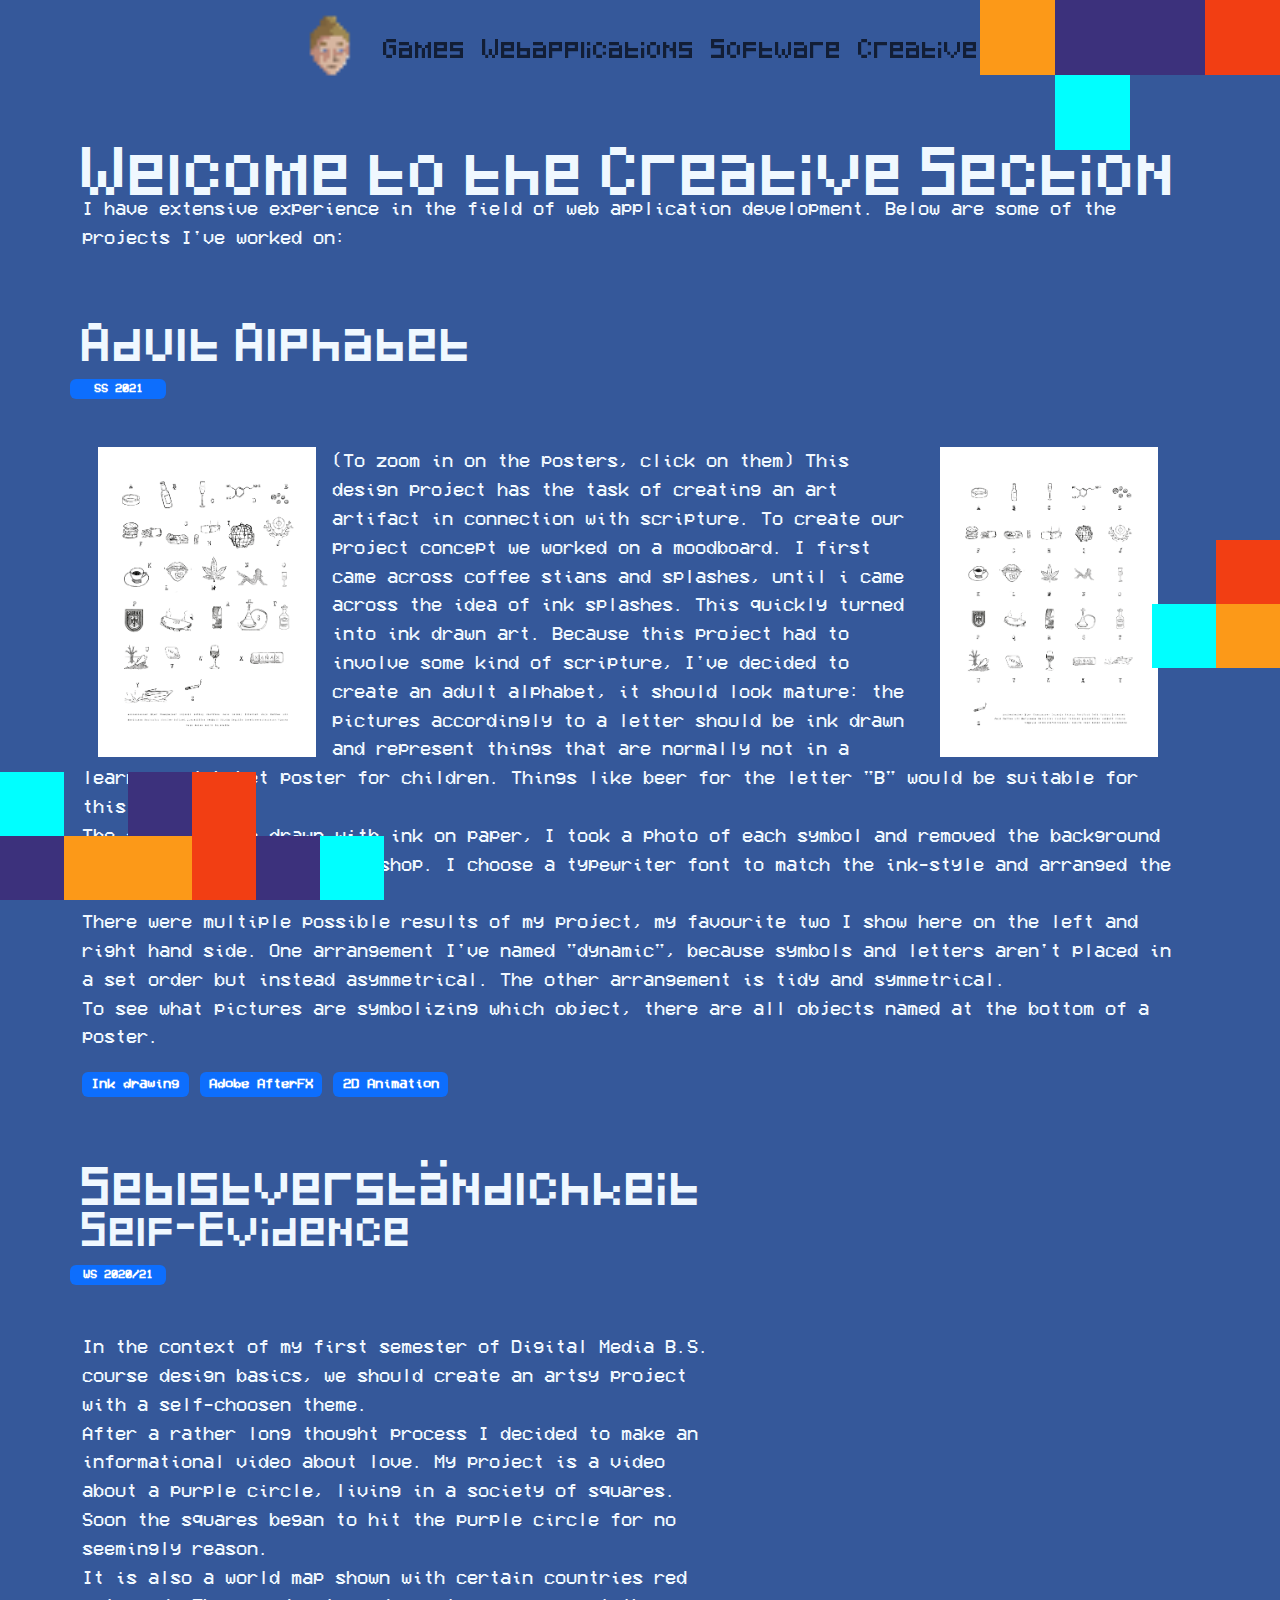
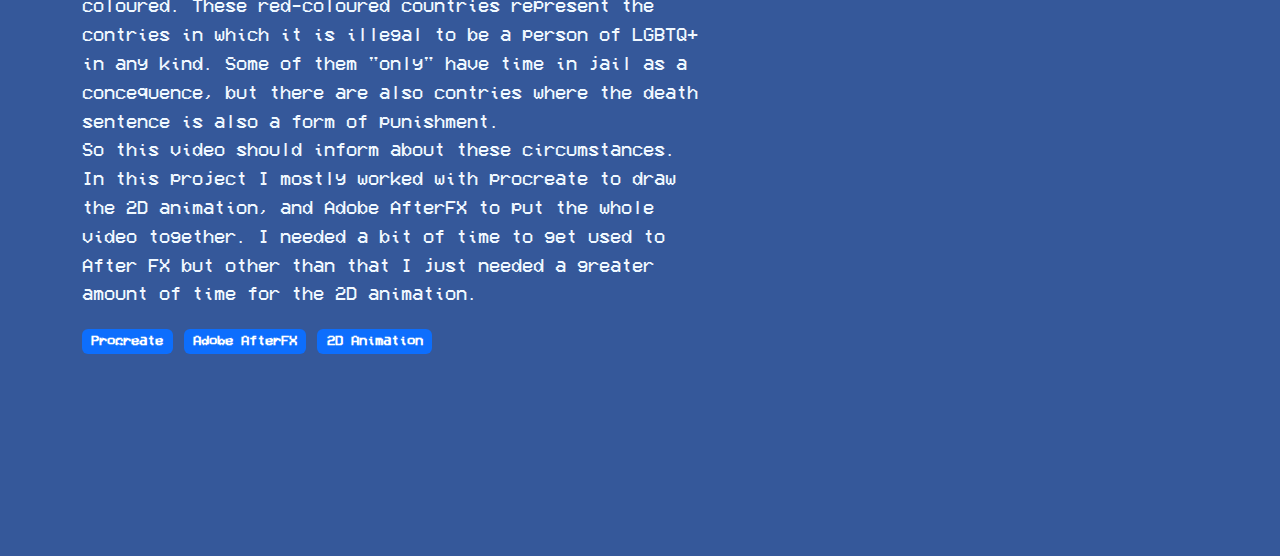
==== creative.html @ efb7bcc7 "navbar edited" ====
<!doctype html>
<html lang="en">
  <head>
    <meta charset="utf-8">
    <meta name="viewport" content="width=device-width, initial-scale=1">
    <title>Portfolio</title>
    <link rel="stylesheet" href="style/style.css">
    <link href="https://cdn.jsdelivr.net/npm/bootstrap@5.3.3/dist/css/bootstrap.min.css" rel="stylesheet" integrity="sha384-QWTKZyjpPEjISv5WaRU9OFeRpok6YctnYmDr5pNlyT2bRjXh0JMhjY6hW+ALEwIH" crossorigin="anonymous">
  </head>
  
  <body>
    <header class="fixed-top bg-fragment">
      <img class="position-absolute end-0 top-0" src="media/pixel colours.svg" alt="pixel bg" style="width: 27%; max-width: 300px; min-width: 120px;">
    </header>

    <nav class="navbar navbar-expand-lg navbar-light bg-transparent" style="z-index: 10;">
      <!-- Container wrapper -->
      <div class="container-fluid">
        
        <!-- Toggle button -->
        <button class="navbar-toggler" type="button" data-mdb-toggle="collapse" data-mdb-target="#navbarCenteredExample" aria-controls="navbarCenteredExample" aria-expanded="false" aria-label="Toggle navigation">
          <i class="fas fa-bars"></i>
        </button>
    
        <!-- Collapsible wrapper -->
        <div class="collapse navbar-collapse justify-content-center" id="navbarCenteredExample">
          <a class="navbar-brand" href="index.html">
            <img src="media/me-small.png" width="65" alt=".stella">
          </a>
          <!-- Left links -->
          <ul class="navbar-nav mb-2 mb-lg-0">
            <li class="nav-item">
              <a class="nav-link" aria-current="page" href="games.html">Games</a>
            </li>
            <li class="nav-item">
              <a class="nav-link" href="webapp.html">Webapplications</a>
            </li>
            <li class="nav-item">
              <a class="nav-link" href="software.html">Software</a>
            </li>
            <li class="nav-item active">
              <a class="nav-link" href="creative.html">Creative</a>
            </li>

          </ul>
          <!-- Left links -->
        </div>
        <!-- Collapsible wrapper -->
      </div>
      <!-- Container wrapper -->
    </nav>

    <div class="container mt-5">
        <div class="row">
            <div class="col-lg-12">
                <h1>Welcome to the Creative Section</h1>
                <p class="lead">I have extensive experience in the field of web application development. Below are some of the projects I've worked on:</p>
            </div>
        </div>
    </div>

    <!-- poster-->

    <div class="container mt-5">
      <div class="row">
          <h2>Adult Alphabet</h2>
          <div class="badge text-bg-primary text-wrap mt-3" style="width: 6rem;">SS 2021</div>
        <div class="row">
          <div class="mt-5">
            <p class="lead"> 
              <a href="#" class="pop"><img class="mx-3" src="media/creative/Poster-Dynamisch(1942 report)FinalUpdate.png" align="left" width="20%"></a>
              <a href="#" class="pop"><img class="mx-3" src="media/creative/Poster-Sauber(1942 report)Final.png" align="right" width="20%"></a>
              (To zoom in on the posters, click on them) This design project has the task of creating an art artifact in connection with 
              scripture. To create our project concept we worked on a moodboard. I first came across coffee stians 
              and splashes, until i came across the idea of ink splashes. This quickly turned into ink drawn art.
              Because this project had to involve some kind of scripture, I've decided to create an adult 
              alphabet, it should look mature: the pictures accordingly to a letter should be ink drawn and represent
              things that are normally not in a learning alphabet poster for children. Things like beer for the letter 
              "B" would be suitable for this. <br>
              The symbols were drawn with ink on paper, I took a photo of each symbol and removed the background to 
              create a poster in photoshop. I choose a typewriter font to match the ink-style and arranged the symbols
              to each letter. <br>
              There were multiple possible results of my project, my favourite two I show here on the left and right hand 
              side. One arrangement I've named "dynamic", because symbols and letters aren't placed in a set order but 
              instead asymmetrical. The other arrangement is tidy and symmetrical. <br>
              To see what pictures are symbolizing which object, there are all objects named at the bottom of a poster.
            </p>
          </div>
        </div>
        <p>
          <span class="badge text-bg-primary">Ink drawing</span>
          <span class="badge text-bg-primary">Adobe AfterFX</span>
          <span class="badge text-bg-primary">2D Animation</span>
        </p>
      </div>
    </div>
    <div class="modal fade prevdiv" id="imagemodal" tabindex="-1" role="dialog" aria-labelledby="myModalLabel" aria-hidden="true">
      <div class="modal-dialog" data-dismiss="modal">
        <div class="modal-content">              
          <div class="modal-body">
            <button type="button" class="close" data-dismiss="modal"><span aria-hidden="true">&times;</span></button>
            <img src="media/creative/Poster-Dynamisch(1942 report)FinalUpdate.png" class="imagepreview" style="width: 100%;" >
          </div>
        </div>
      </div>
    </div>

    <!-- vid-->


    <div class="container my-5">
      <div class="row mb-5">
        <h2>Seblstverständlchkeit</h2>
        <h3>Self-Evidence</h3>
        <div class="badge text-bg-primary text-wrap mt-3" style="width: 6rem;">WS 2020/21</div>
        <div class="row">
          <div class="col-md-7">
            <p class="lead mt-5">In the context of my first semester of Digital Media B.S. course design basics,
              we should create an artsy project with a self-choosen theme. <br>
              After a rather long thought process I decided to make an informational video about love. My project
              is a video about a purple circle, living in a society of squares. Soon the squares began to hit the 
              purple circle for no seemingly reason. <br>
              It is also a world map shown with certain countries red coloured. These red-coloured countries 
              represent the contries in which it is illegal to be a person of LGBTQ+ in any kind. Some of them 
              "only" have time in jail as a concequence, but there are also contries where the death sentence is 
              also a form of punishment. <br>
              So this video should inform about these circumstances. <br>
              In this project I mostly worked with procreate to draw the 2D animation, and Adobe AfterFX to put the 
              whole video together. I needed a bit of time to get used to After FX but other than that I just needed
              a greater amount of time for the 2D animation.
            </p>
          </div>
          <div class="col-md-5 text-center my-auto">
            <div class="ratio ratio-1x1">
              <iframe class="embed-responsive-item" src="https://www.youtube.com/embed/3AA2sR0fCIY" allowfullscreen></iframe>
            </div>
          </div>
        </div>
        <p class="mb-5">
          <span class="badge text-bg-primary">Procreate</span>
          <span class="badge text-bg-primary">Adobe AfterFX</span>
          <span class="badge text-bg-primary">2D Animation</span>
        </p>
      </div>
    </div>

    <div class="my-5"><p>&nbsp; </p></div>
    <div class="my-5"><p>&nbsp; </p></div>

    
    <div>
      <img class="fixed-right bg-fragment" src="media/pixel colours4.svg" style="width: 10%; max-width: 180px; min-width: 70px;" alt="bg fragment">
    </div>
  
    <footer class="fixed-bottom bg-fragment">
      <img src="media/pixel colours3.svg" alt="pixel bg" style="width: 30%; max-width: 480px; min-width: 200px;">
    </footer>

    <script src="https://cdn.jsdelivr.net/npm/bootstrap@5.3.3/dist/js/bootstrap.bundle.min.js" integrity="sha384-YvpcrYf0tY3lHB60NNkmXc5s9fDVZLESaAA55NDzOxhy9GkcIdslK1eN7N6jIeHz" crossorigin="anonymous"></script>
    <script src="//code.jquery.com/jquery-1.11.1.min.js"></script>
    <script src="style/main.js"></script>
  </body>
</html>
---- style/style.css ----
@font-face {
    font-family: "pixeled";
    src: url("/media/Pixeled.ttf") format('truetype');
}

@font-face {
    font-family: "pixel_detail";
    src: url("/media/pixel_detail.ttf") format('truetype');
}

body, html {
    margin: 0;
    padding: 0;
    height: 100%;
    background-color: #35589A !important;
}

body {
    font-family: "pixel_detail", sans-serif !important;
    color: aliceblue !important;
}

h1, h2, h3, h4, li {
    font-family: "pixeled", sans-serif !important;
}

p {
    font-size: larger !important;
}

#landing-content {
    display: flex;
    justify-content: center;
    align-items: center;
    min-height: 100vh;
    text-align: center;
}
#landing-content .col-5 {
    max-width: 45%;
}
.additional-heading h2 {
    margin-top: -2vw;
}
.intro-text {
    font-size: 1vw;
    margin-top: -100px;
    margin-left: 15%;
}

.fixed-right {
    position: fixed;
    top: 60%;
    right: 0;
    width: auto;
    margin-right: 0;
    max-height: 100vh;
}

.bg-fragment {
    z-index: 2 !important;
}

#bg-me {
    width: 500px;
    max-width: 100%;
    height: auto;
}

#me, #bg-me {
    image-rendering: -webkit-optimize-contrast;
    image-rendering: crisp-edges;
    image-rendering: pixelated;
}


header {
    text-align: center;
}

h1 {
    font-size: 2em;
    margin-bottom: 10px;
    position: relative;
}

.additional-heading {
    position: absolute;
    transform: translate(25%, 40%);
}

.zoom-bg {
    width: 300px;
    height: 200px;
    overflow: hidden;
  }
  
  .zoom-bg:before {
    content: '';
    display: block;
    width: 100%;
    height: 100%;
    background: url(https://placeimg.com/300/200/nature) no-repeat center;
    background-size: cover;
    transition: all .3s ease-in-out;
  }
  
  .zoom-bg:hover:before {
    transform: scale(1.2);
  }
  
  .zoom-img {
    overflow: hidden;
  }
  
  .zoom-img > img {  
    object-fit: cover;
    width: 200%;
    height: 200%;
    transition: all .3s ease-in-out;
  }
  
  .zoom-img:hover > img {
    transform: scale(1.2);
  }

  .bigger-image {
    scale: 1.7;
    display: block; /* Ensure it's displayed as a block-level element */
    margin: 180px auto; /* Center the image horizontally */
}
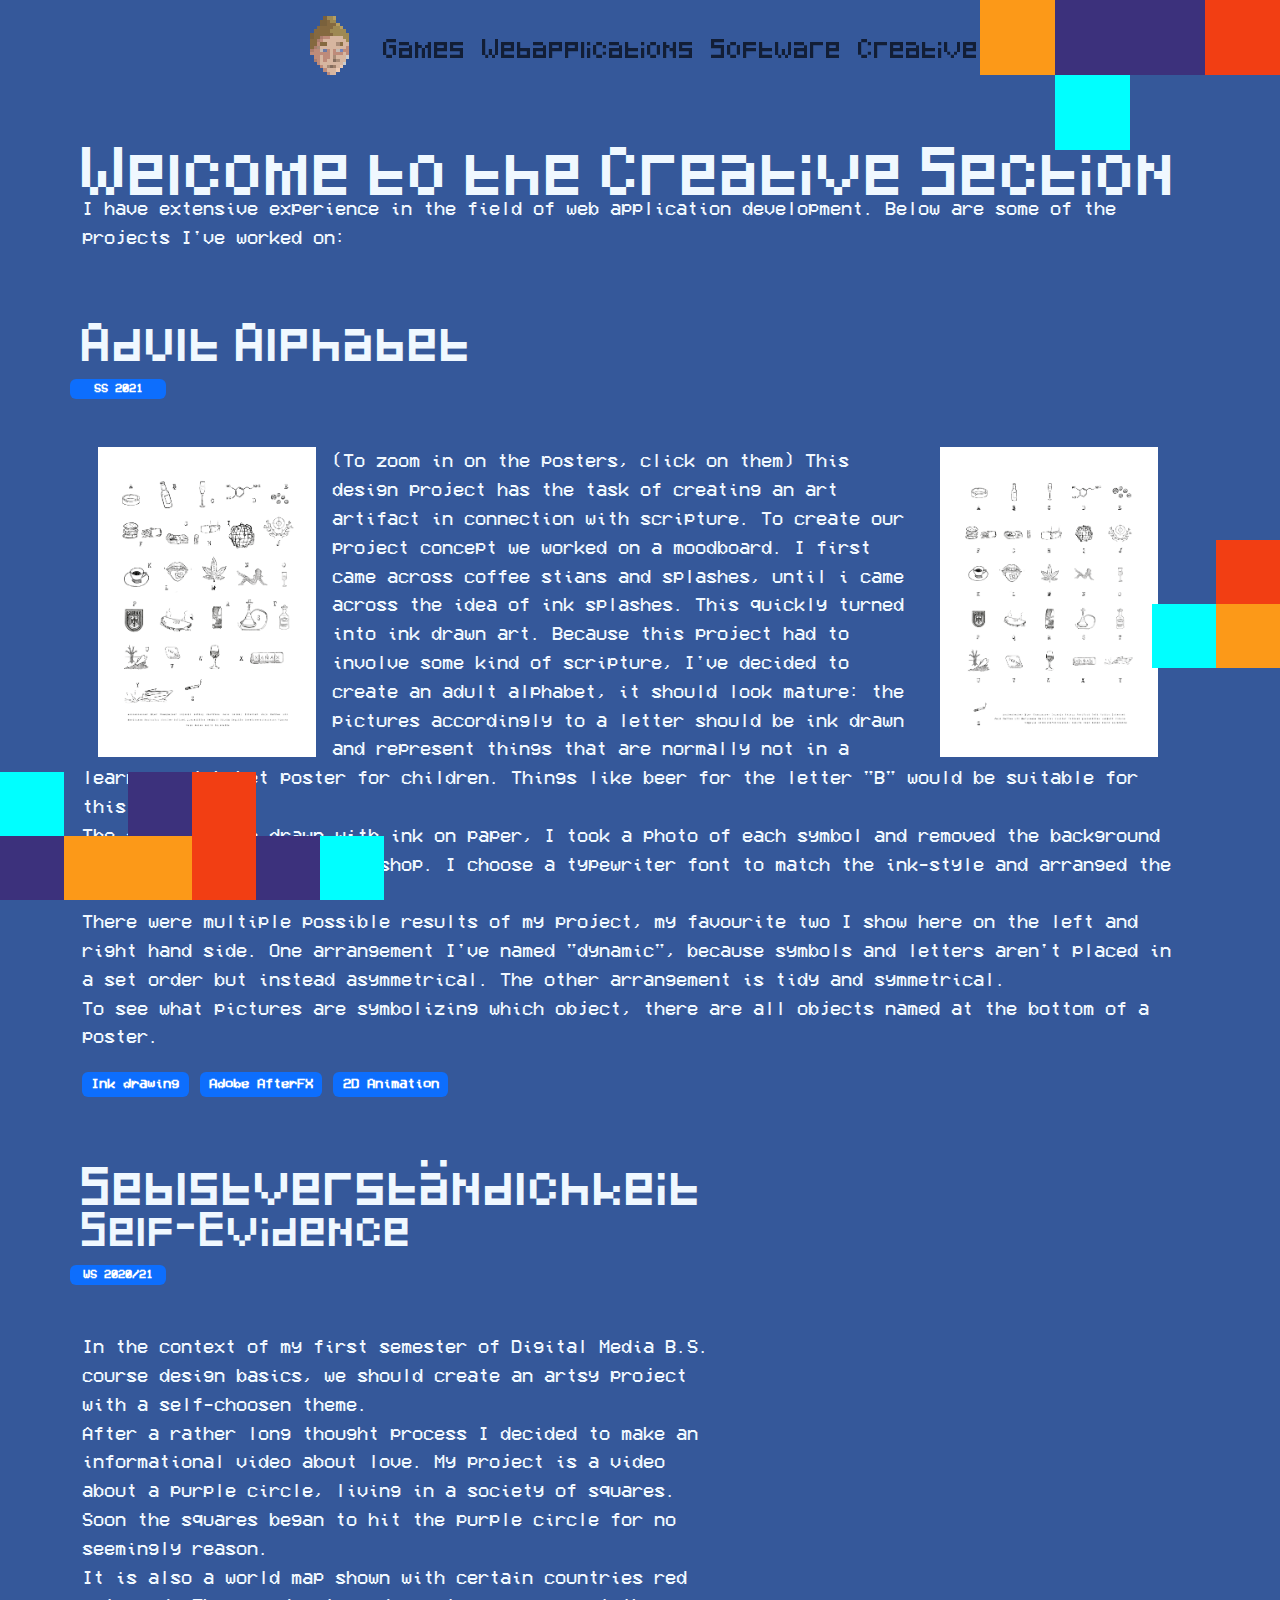
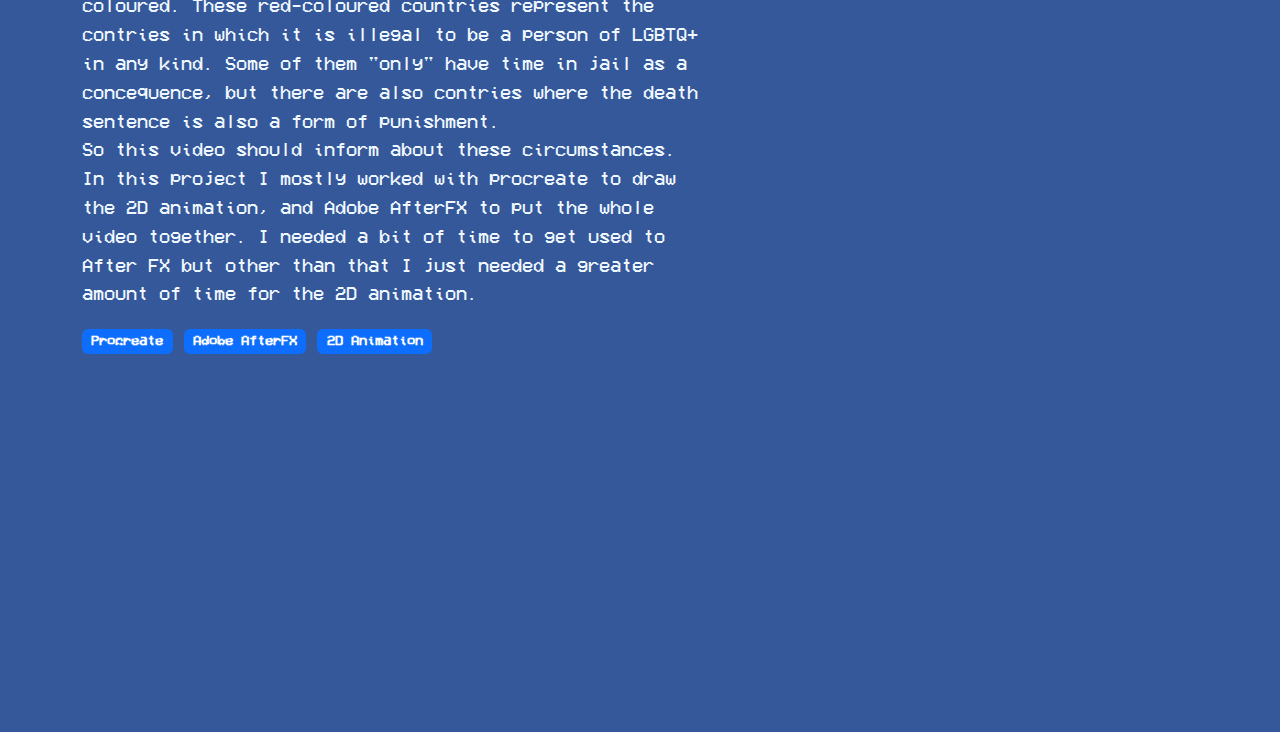
==== commit 513b7eb6: "scrolling issues gone" ====
--- a/creative.html
+++ b/creative.html
@@ -24,7 +24,7 @@
     
         <!-- Collapsible wrapper -->
         <div class="collapse navbar-collapse justify-content-center" id="navbarCenteredExample">
-          <a class="navbar-brand" href="index.html">
+          <a class="navbar-brand" id="me" href="index.html">
             <img src="media/me-small.png" width="65" alt=".stella">
           </a>
           <!-- Left links -->
--- a/style/style.css
+++ b/style/style.css
@@ -18,6 +18,9 @@
 body {
     font-family: "pixel_detail", sans-serif !important;
     color: aliceblue !important;
+    display: flex;
+    flex-direction: column;
+    justify-content: space-between;
 }
 
 h1, h2, h3, h4, li {
@@ -28,24 +31,49 @@
     font-size: larger !important;
 }
 
-#landing-content {
+.full-height {
+    display: flex;
+    flex-direction: column;
+    height: 100vh;
+    overflow: hidden; /* Prevents scrolling within this section */
+}
+
+.half-screen {
     display: flex;
     justify-content: center;
     align-items: center;
-    min-height: 100vh;
+    height: 30vh;
+}
+
+.upper-half {
+    justify-content: flex-end;
+    padding-bottom: 5vh;
+    margin-top: 23vh;
+}
+
+.lower-half {
+    justify-content: flex-start;
+    margin-top: -10vh;
+}
+
+#landing-content {
     text-align: center;
 }
-#landing-content .col-5 {
+
+#landing-content .col-md-5 {
     max-width: 45%;
 }
+
 .additional-heading h2 {
     margin-top: -2vw;
 }
+
 .intro-text {
     font-size: 1vw;
-    margin-top: -100px;
-    margin-left: 15%;
+    margin-left: auto;
+    margin-right: 10%;
 }
+
 
 .fixed-right {
     position: fixed;
@@ -61,8 +89,8 @@
 }
 
 #bg-me {
-    width: 500px;
-    max-width: 100%;
+    width: 30vw;
+    max-width: 1000px;
     height: auto;
 }
 
@@ -71,7 +99,6 @@
     image-rendering: crisp-edges;
     image-rendering: pixelated;
 }
-
 
 header {
     text-align: center;
@@ -92,9 +119,9 @@
     width: 300px;
     height: 200px;
     overflow: hidden;
-  }
-  
-  .zoom-bg:before {
+}
+
+.zoom-bg:before {
     content: '';
     display: block;
     width: 100%;
@@ -102,29 +129,29 @@
     background: url(https://placeimg.com/300/200/nature) no-repeat center;
     background-size: cover;
     transition: all .3s ease-in-out;
-  }
-  
-  .zoom-bg:hover:before {
+}
+
+.zoom-bg:hover:before {
     transform: scale(1.2);
-  }
-  
-  .zoom-img {
+}
+
+.zoom-img {
     overflow: hidden;
-  }
-  
-  .zoom-img > img {  
+}
+
+.zoom-img > img {  
     object-fit: cover;
     width: 200%;
     height: 200%;
     transition: all .3s ease-in-out;
-  }
-  
-  .zoom-img:hover > img {
+}
+
+.zoom-img:hover > img {
     transform: scale(1.2);
-  }
+}
 
-  .bigger-image {
+.bigger-image {
     scale: 1.7;
-    display: block; /* Ensure it's displayed as a block-level element */
-    margin: 180px auto; /* Center the image horizontally */
+    display: block;
+    margin: 180px auto;
 }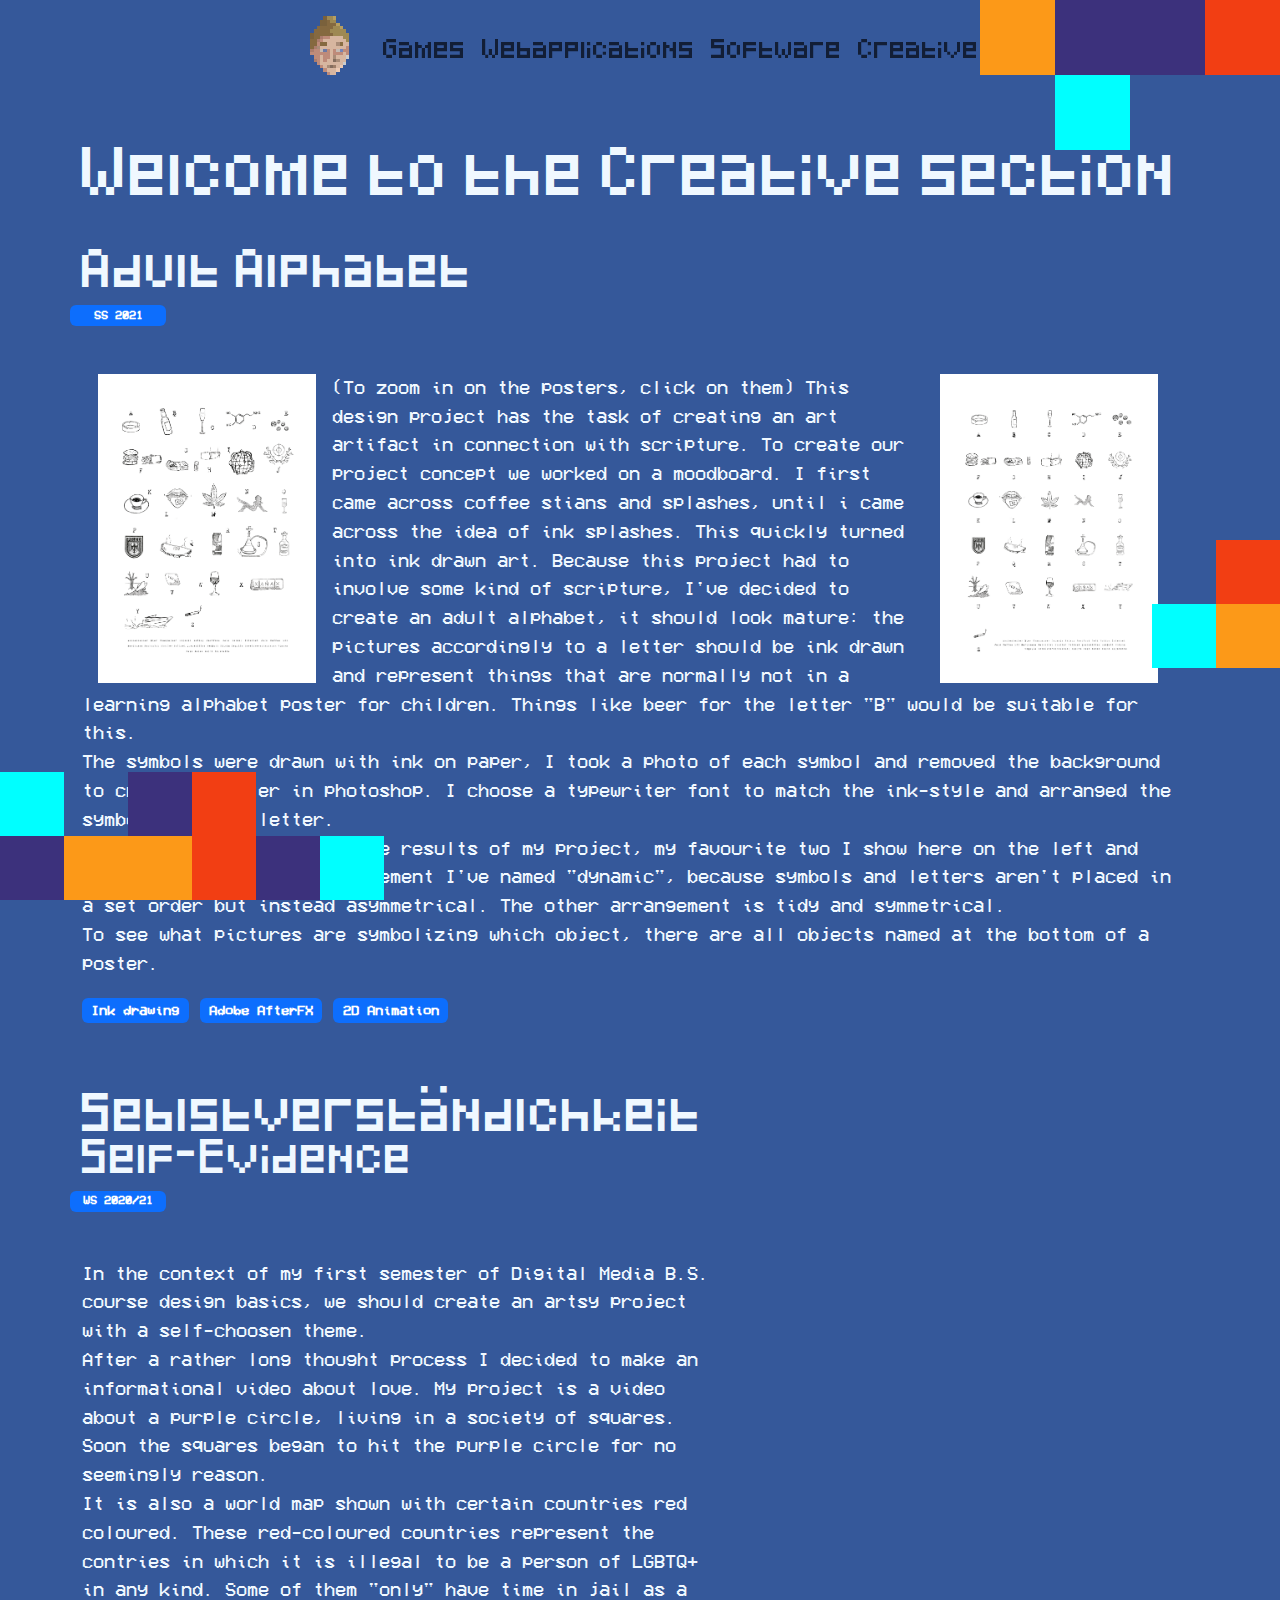
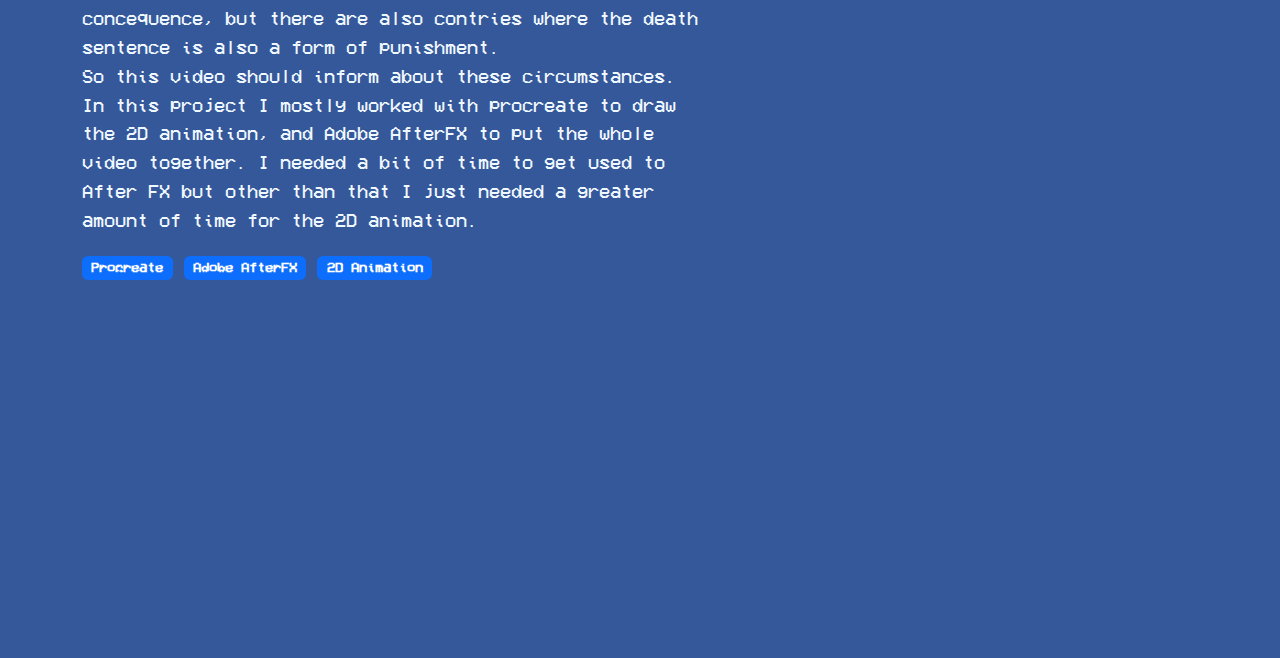
==== commit d9208c5b: "second figma prototype added" ====
--- a/creative.html
+++ b/creative.html
@@ -51,12 +51,11 @@
     </nav>
 
     <div class="container mt-5">
-        <div class="row">
-            <div class="col-lg-12">
-                <h1>Welcome to the Creative Section</h1>
-                <p class="lead">I have extensive experience in the field of web application development. Below are some of the projects I've worked on:</p>
-            </div>
+      <div class="row">
+        <div class="col-lg-12">
+          <h1>Welcome to the Creative section</h1>
         </div>
+      </div>
     </div>
 
     <!-- poster-->
--- a/style/style.css
+++ b/style/style.css
@@ -35,7 +35,7 @@
     display: flex;
     flex-direction: column;
     height: 100vh;
-    overflow: hidden; /* Prevents scrolling within this section */
+    overflow: hidden; /* Prevents scrolling */
 }
 
 .half-screen {
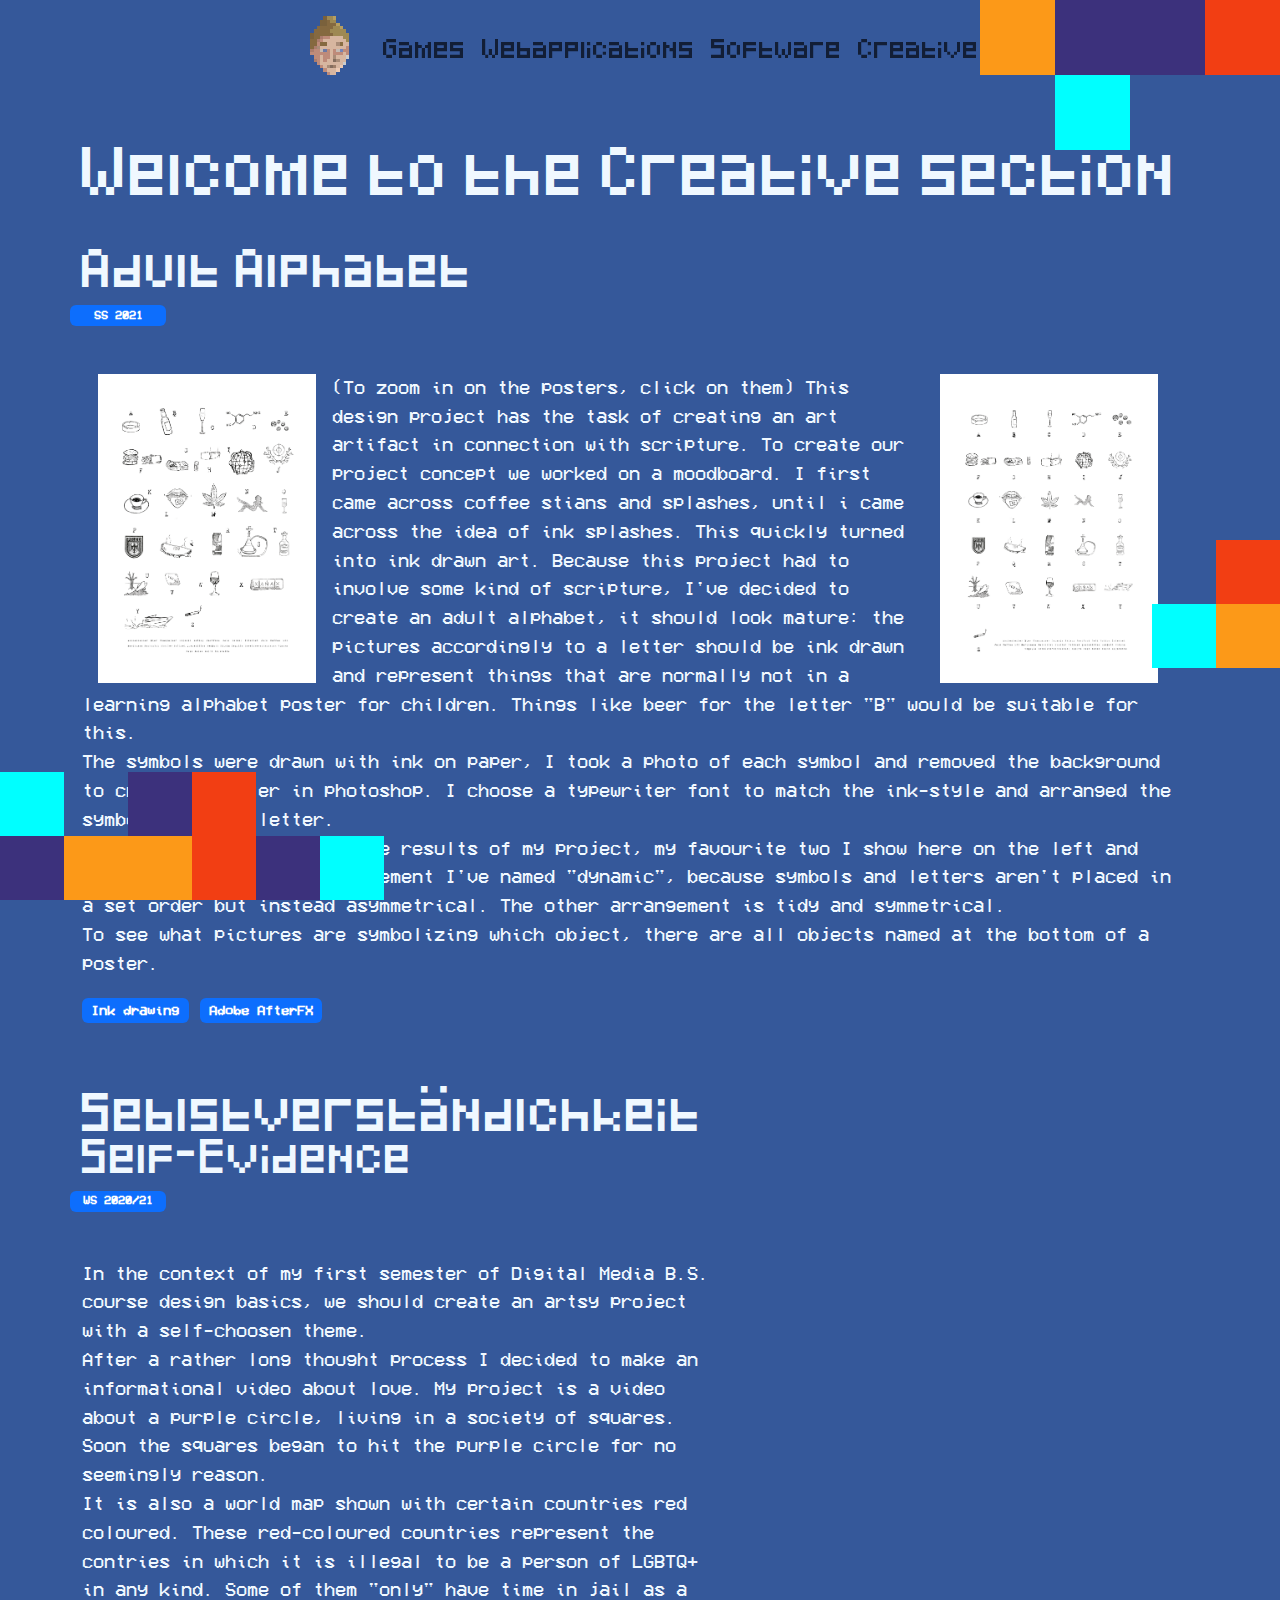
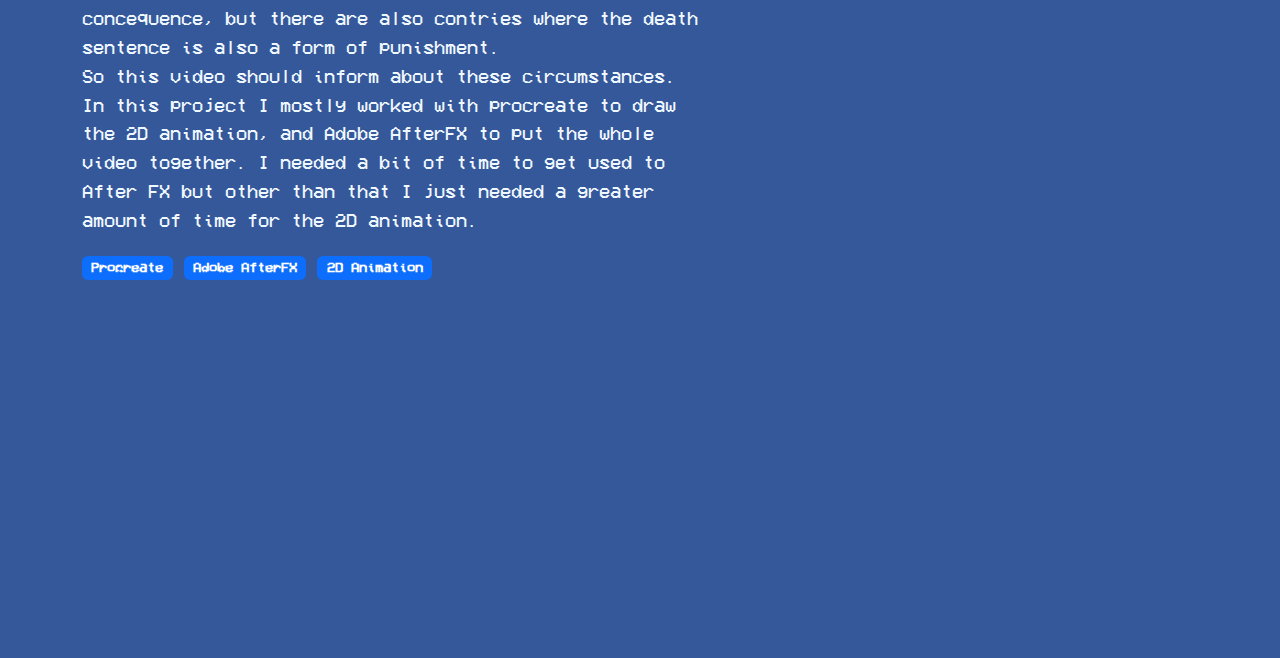
==== commit 702dd059: "music draw added + functioning" ====
--- a/creative.html
+++ b/creative.html
@@ -89,7 +89,6 @@
         <p>
           <span class="badge text-bg-primary">Ink drawing</span>
           <span class="badge text-bg-primary">Adobe AfterFX</span>
-          <span class="badge text-bg-primary">2D Animation</span>
         </p>
       </div>
     </div>
--- a/style/style.css
+++ b/style/style.css
@@ -154,4 +154,4 @@
     scale: 1.7;
     display: block;
     margin: 180px auto;
-}+}
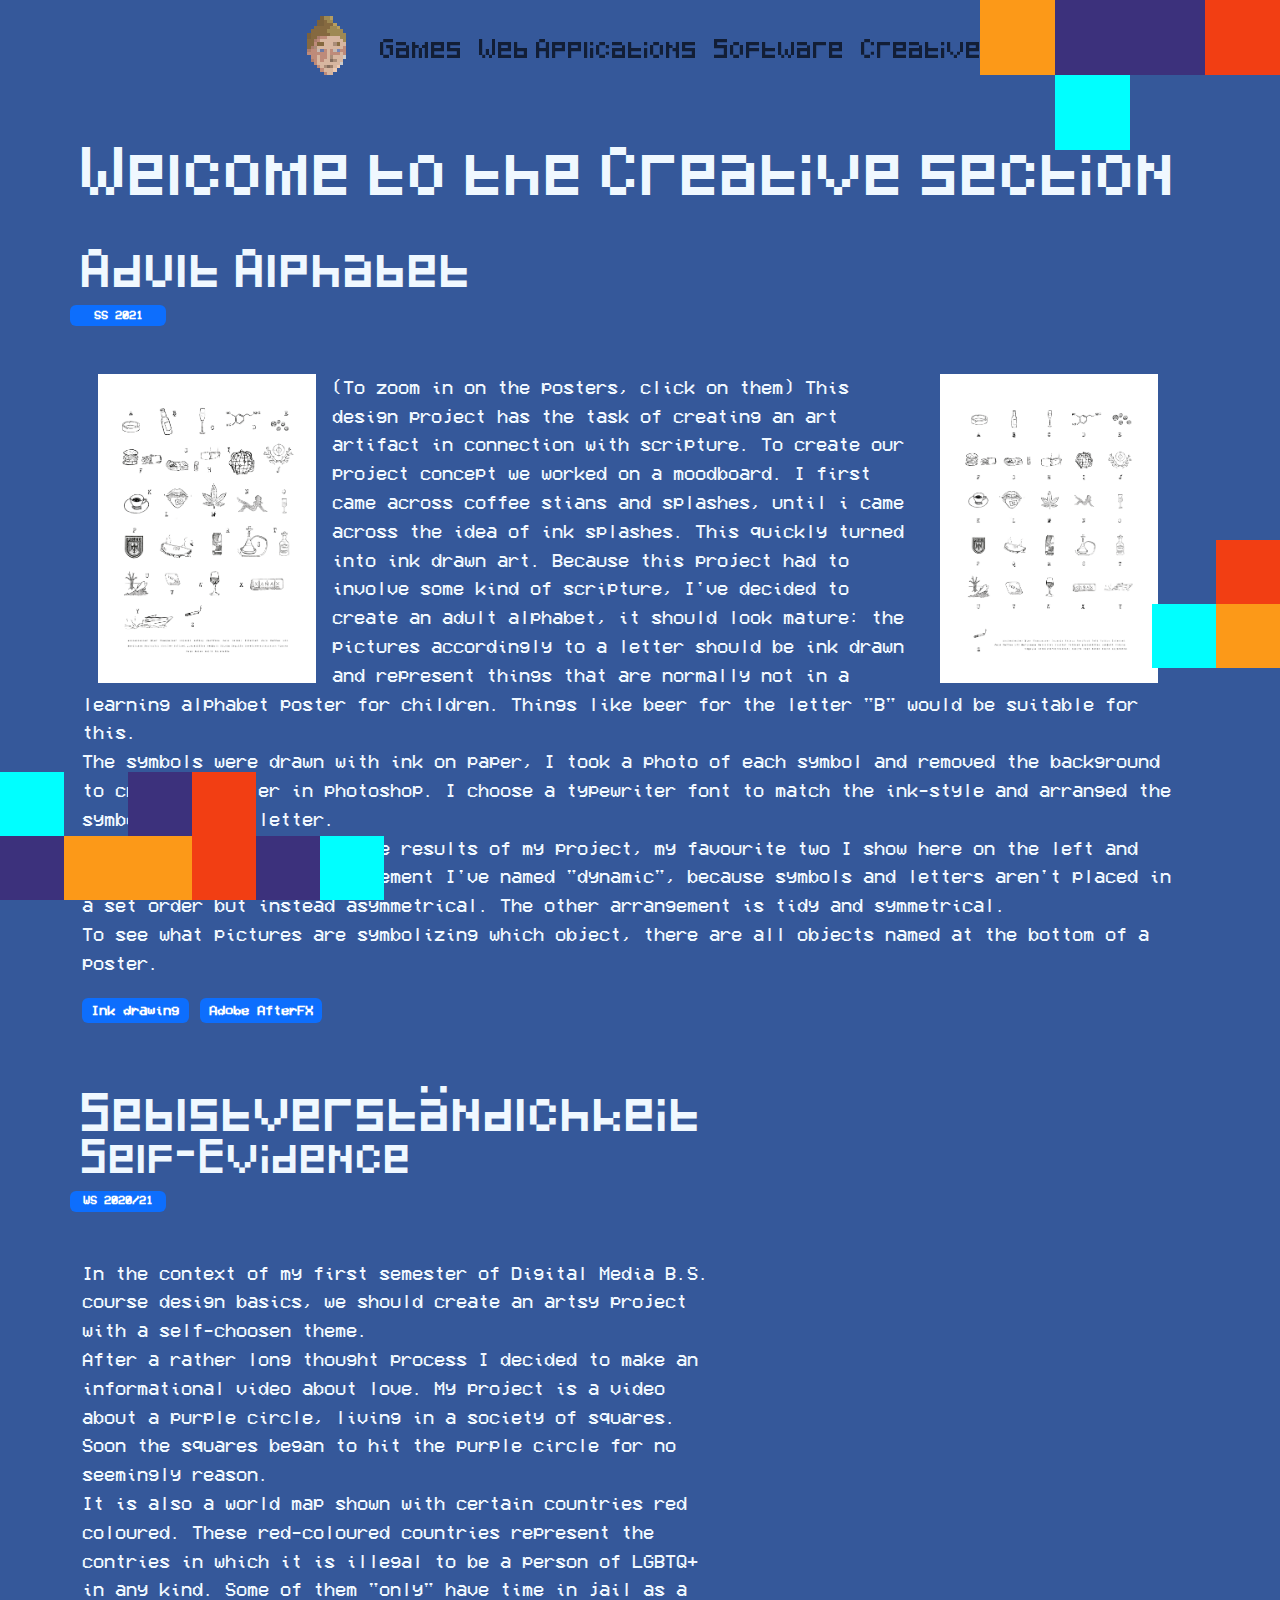
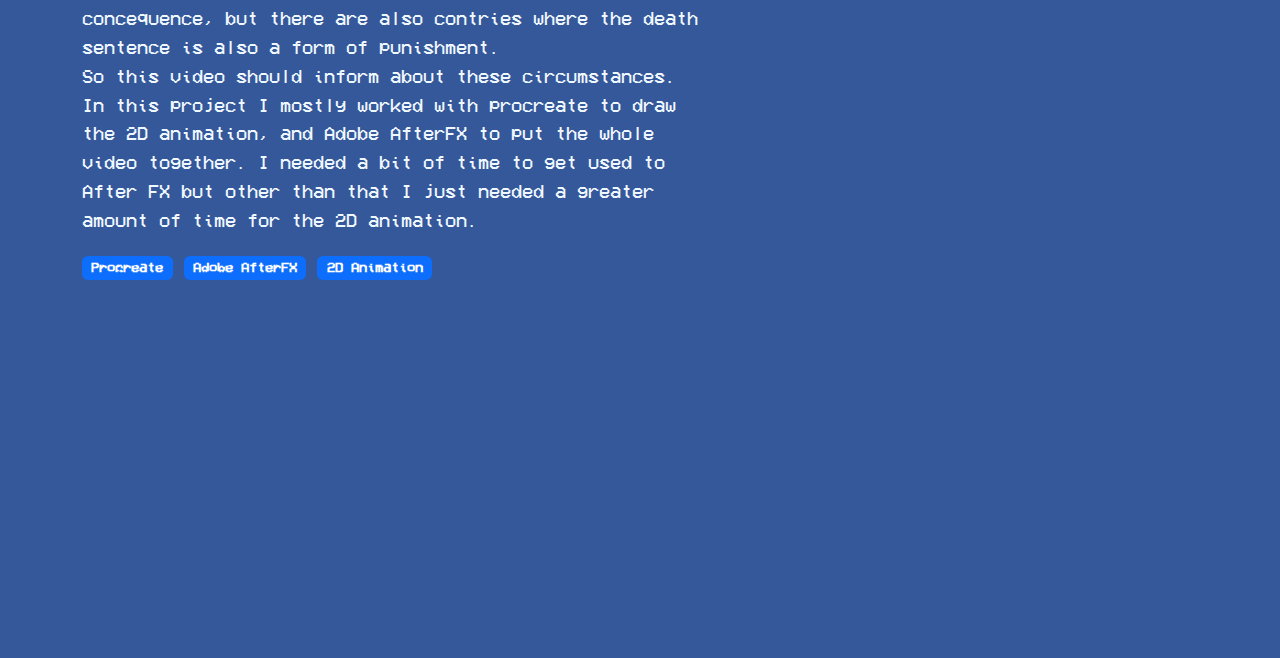
==== commit 42c8a898: "nav bar corrected" ====
--- a/creative.html
+++ b/creative.html
@@ -33,7 +33,7 @@
               <a class="nav-link" aria-current="page" href="games.html">Games</a>
             </li>
             <li class="nav-item">
-              <a class="nav-link" href="webapp.html">Webapplications</a>
+              <a class="nav-link" href="webapp.html">Web Applications</a>
             </li>
             <li class="nav-item">
               <a class="nav-link" href="software.html">Software</a>
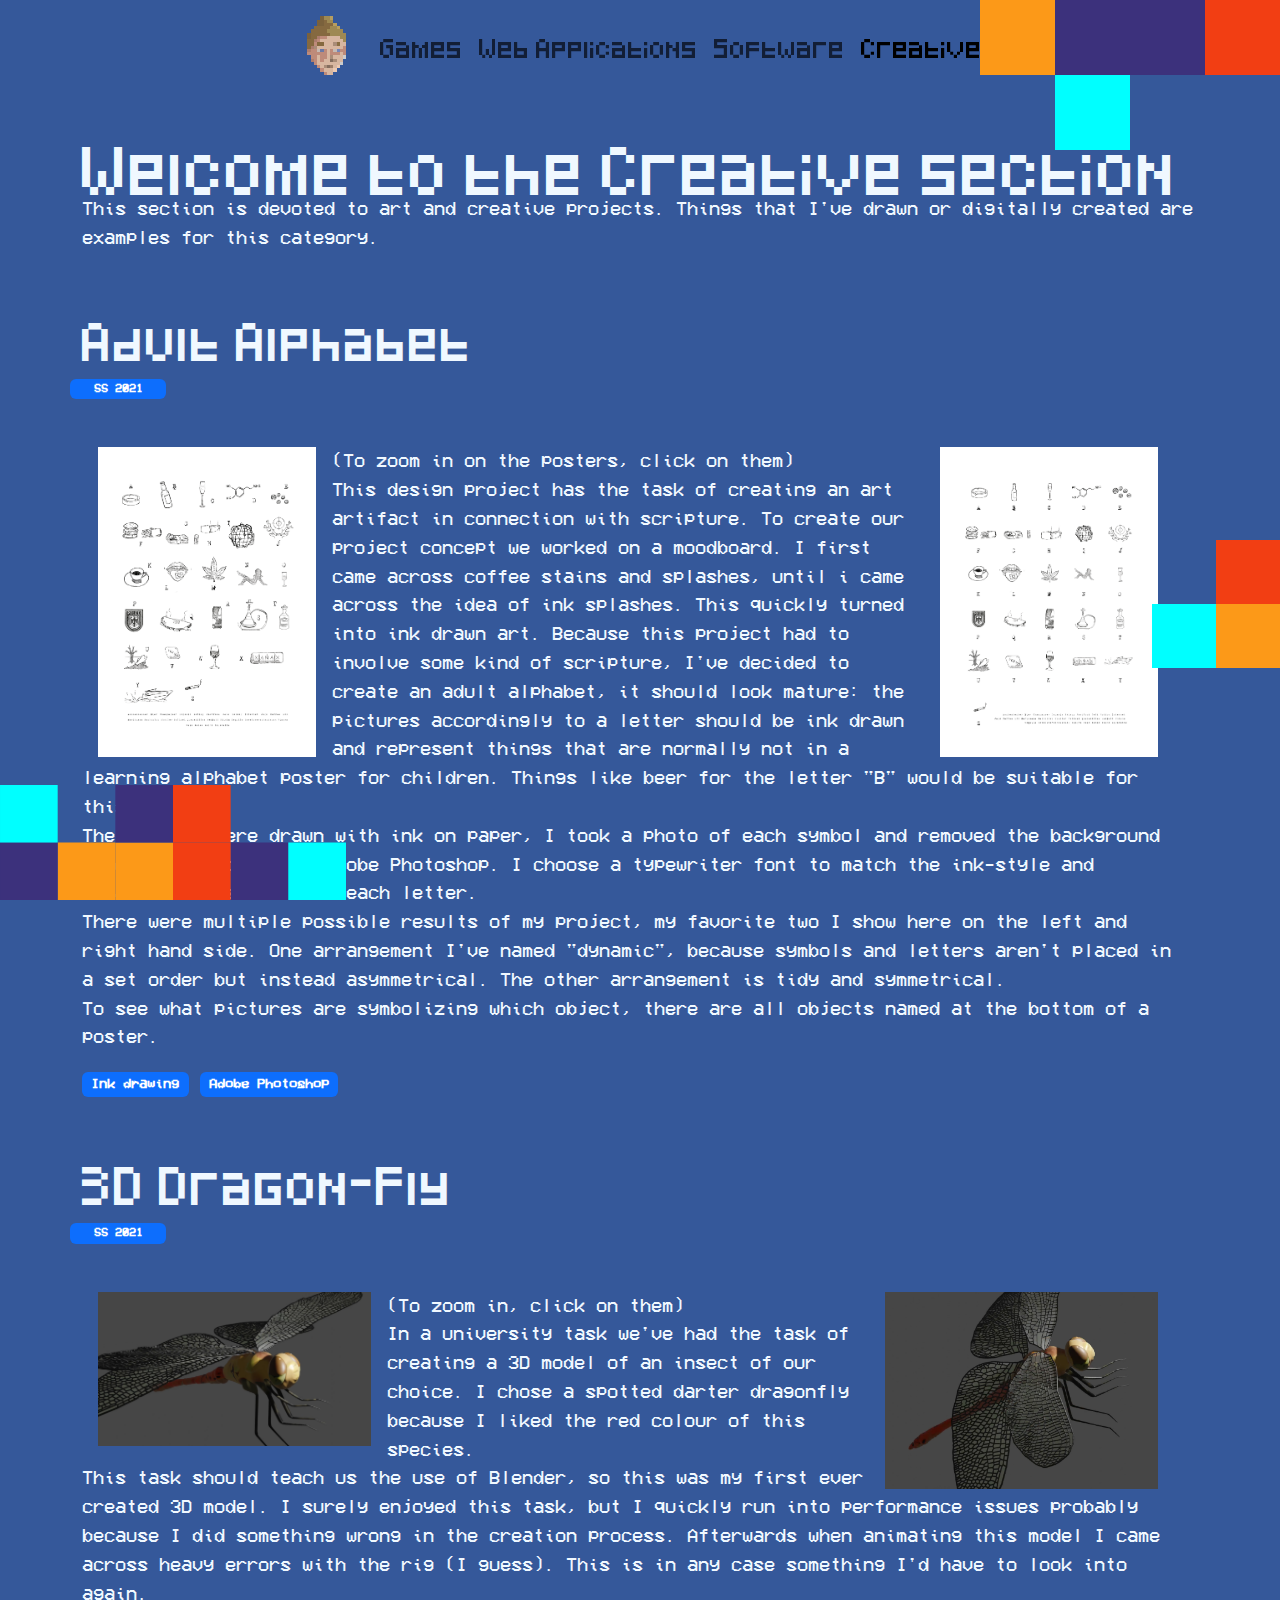
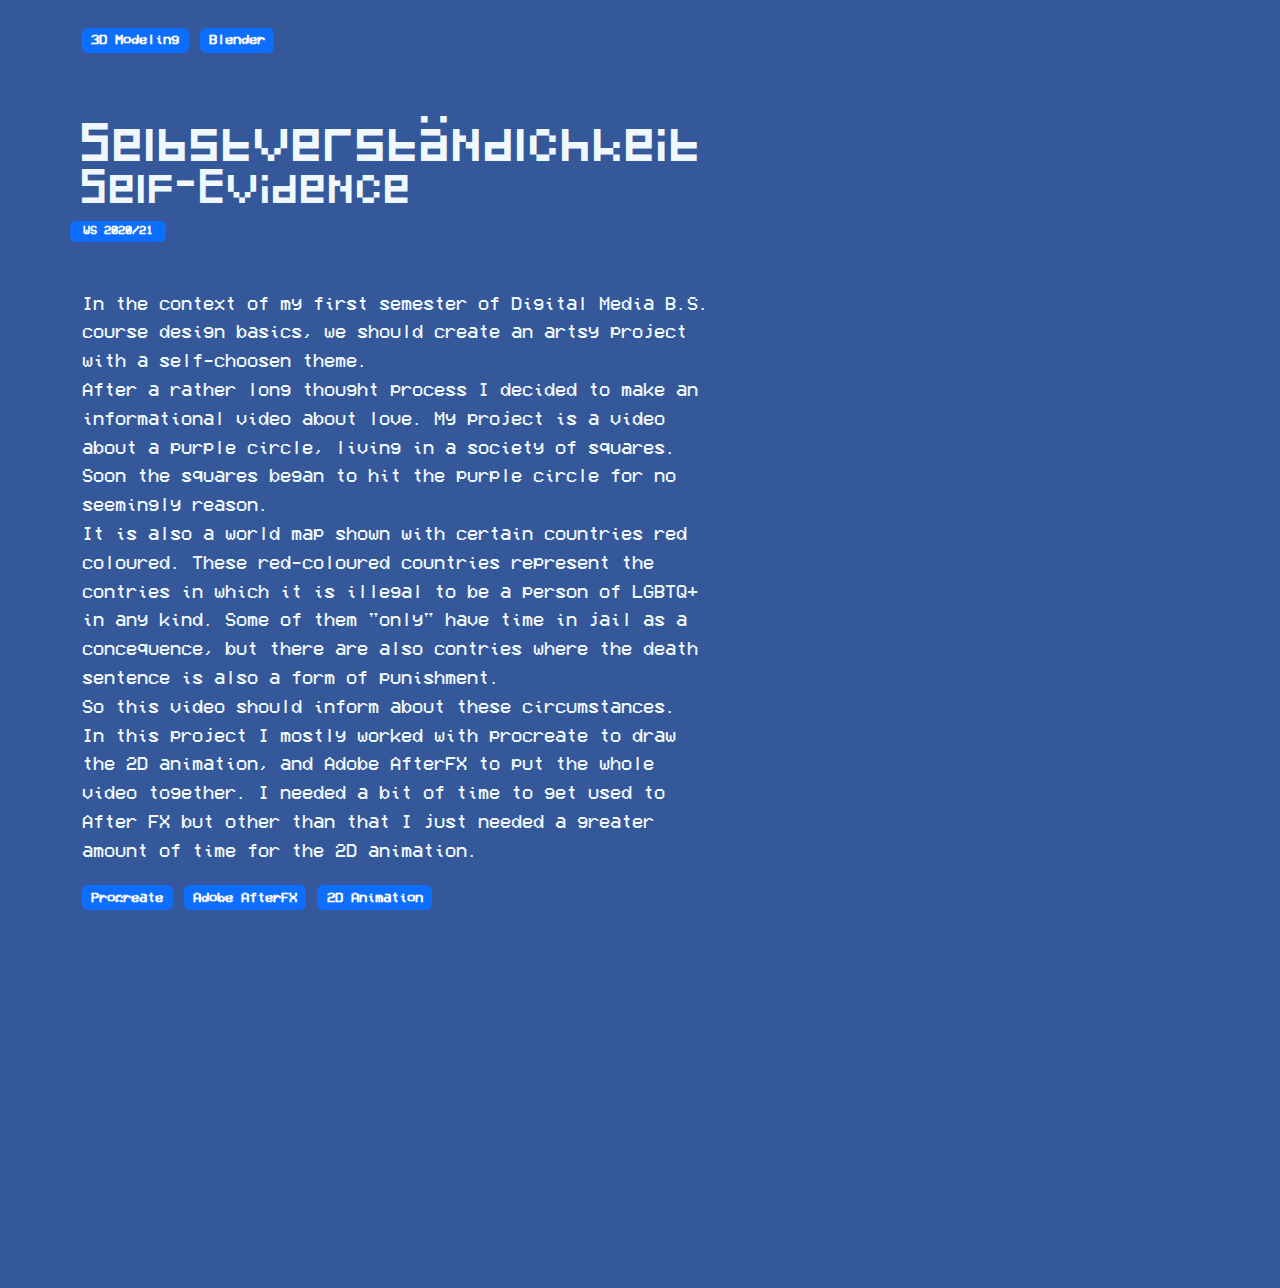
==== commit ee70900f: "carousels edited, music draw completed" ====
--- a/creative.html
+++ b/creative.html
@@ -39,7 +39,7 @@
               <a class="nav-link" href="software.html">Software</a>
             </li>
             <li class="nav-item active">
-              <a class="nav-link" href="creative.html">Creative</a>
+              <a class="nav-link active" href="creative.html">Creative</a>
             </li>
 
           </ul>
@@ -54,6 +54,9 @@
       <div class="row">
         <div class="col-lg-12">
           <h1>Welcome to the Creative section</h1>
+          <p class="lead">This section is devoted to art and creative projects. Things that I've drawn or digitally 
+            created are examples for this category.
+          </p>
         </div>
       </div>
     </div>
@@ -69,17 +72,18 @@
             <p class="lead"> 
               <a href="#" class="pop"><img class="mx-3" src="media/creative/Poster-Dynamisch(1942 report)FinalUpdate.png" align="left" width="20%"></a>
               <a href="#" class="pop"><img class="mx-3" src="media/creative/Poster-Sauber(1942 report)Final.png" align="right" width="20%"></a>
-              (To zoom in on the posters, click on them) This design project has the task of creating an art artifact in connection with 
-              scripture. To create our project concept we worked on a moodboard. I first came across coffee stians 
+              (To zoom in on the posters, click on them) <br> 
+              This design project has the task of creating an art artifact in connection with 
+              scripture. To create our project concept we worked on a moodboard. I first came across coffee stains 
               and splashes, until i came across the idea of ink splashes. This quickly turned into ink drawn art.
               Because this project had to involve some kind of scripture, I've decided to create an adult 
               alphabet, it should look mature: the pictures accordingly to a letter should be ink drawn and represent
               things that are normally not in a learning alphabet poster for children. Things like beer for the letter 
               "B" would be suitable for this. <br>
               The symbols were drawn with ink on paper, I took a photo of each symbol and removed the background to 
-              create a poster in photoshop. I choose a typewriter font to match the ink-style and arranged the symbols
+              create a poster in Adobe Photoshop. I choose a typewriter font to match the ink-style and arranged the symbols
               to each letter. <br>
-              There were multiple possible results of my project, my favourite two I show here on the left and right hand 
+              There were multiple possible results of my project, my favorite two I show here on the left and right hand 
               side. One arrangement I've named "dynamic", because symbols and letters aren't placed in a set order but 
               instead asymmetrical. The other arrangement is tidy and symmetrical. <br>
               To see what pictures are symbolizing which object, there are all objects named at the bottom of a poster.
@@ -88,7 +92,7 @@
         </div>
         <p>
           <span class="badge text-bg-primary">Ink drawing</span>
-          <span class="badge text-bg-primary">Adobe AfterFX</span>
+          <span class="badge text-bg-primary">Adobe Photoshop</span>
         </p>
       </div>
     </div>
@@ -96,19 +100,51 @@
       <div class="modal-dialog" data-dismiss="modal">
         <div class="modal-content">              
           <div class="modal-body">
-            <button type="button" class="close" data-dismiss="modal"><span aria-hidden="true">&times;</span></button>
-            <img src="media/creative/Poster-Dynamisch(1942 report)FinalUpdate.png" class="imagepreview" style="width: 100%;" >
+            <button type="button" class="close btn-close" data-dismiss="modal" aria-label="Close"><span aria-hidden="true">&times;</span></button>
+            <img class="imagepreview" style="width: 100%;">
           </div>
         </div>
       </div>
     </div>
+
+
+
+
+    <!-- poster-->
+
+    <div class="container mt-5">
+      <div class="row">
+        <h2>3D Dragon-Fly</h2>
+        <div class="badge text-bg-primary text-wrap mt-3" style="width: 6rem;">SS 2021</div>
+        <div class="row">
+          <div class="mt-5">
+            <p class="lead"> 
+              <a href="#" class="pop"><img class="mx-3" src="media/creative/libelle1.png" align="left" width="25%"></a>
+              <a href="#" class="pop"><img class="mx-3" src="media/creative/libelle2.png" align="right" width="25%"></a>
+              (To zoom in, click on them) <br>
+              In a university task we've had the task of creating a 3D model of an insect of our choice. I chose a spotted 
+              darter dragonfly because I liked the red colour of this species. <br>
+              This task should teach us the use of Blender, so this was my first ever created 3D model. I surely enjoyed
+              this task, but I quickly run into performance issues probably because I did something wrong in the creation 
+              process. Afterwards when animating this model I came across heavy errors with the rig (I guess). This is in 
+              any case something I'd have to look into again. 
+            </p>
+          </div>
+        </div>
+        <p>
+          <span class="badge text-bg-primary">3D Modeling</span>
+          <span class="badge text-bg-primary">Blender</span>
+        </p>
+      </div>
+    </div>
+
 
     <!-- vid-->
 
 
     <div class="container my-5">
       <div class="row mb-5">
-        <h2>Seblstverständlchkeit</h2>
+        <h2>Selbstverständlchkeit</h2>
         <h3>Self-Evidence</h3>
         <div class="badge text-bg-primary text-wrap mt-3" style="width: 6rem;">WS 2020/21</div>
         <div class="row">
@@ -151,7 +187,7 @@
     </div>
   
     <footer class="fixed-bottom bg-fragment">
-      <img src="media/pixel colours3.svg" alt="pixel bg" style="width: 30%; max-width: 480px; min-width: 200px;">
+      <img src="media/pixel colours3.svg" alt="pixel bg" style="width: 27%; max-width: 480px; min-width: 200px;">
     </footer>
 
     <script src="https://cdn.jsdelivr.net/npm/bootstrap@5.3.3/dist/js/bootstrap.bundle.min.js" integrity="sha384-YvpcrYf0tY3lHB60NNkmXc5s9fDVZLESaAA55NDzOxhy9GkcIdslK1eN7N6jIeHz" crossorigin="anonymous"></script>
--- a/style/style.css
+++ b/style/style.css
@@ -148,10 +148,49 @@
 
 .zoom-img:hover > img {
     transform: scale(1.2);
+    
+}
+
+.modal-content {
+    background-color: transparent !important;
+    border: none !important;
 }
 
 .bigger-image {
     scale: 1.7;
     display: block;
     margin: 180px auto;
+    color: transparent;
 }
+
+.carousel-item img,
+.carousel-item iframe {
+    width: 100%;
+    height: auto;
+    max-height: 700px; /* Adjust as necessary */
+    object-fit: contain;
+}
+
+
+.ratio-16x9 {
+    position: relative;
+    width: 100%;
+}
+
+.ratio-16x9 iframe {
+    position: absolute;
+    top: 0;
+    left: 0;
+    width: 100%;
+    height: 100%;
+}
+
+.carousel-item {
+    display: flex;
+    align-items: center;
+    justify-content: center;
+}
+
+.carousel-inner {
+    width: 80% !important;
+}
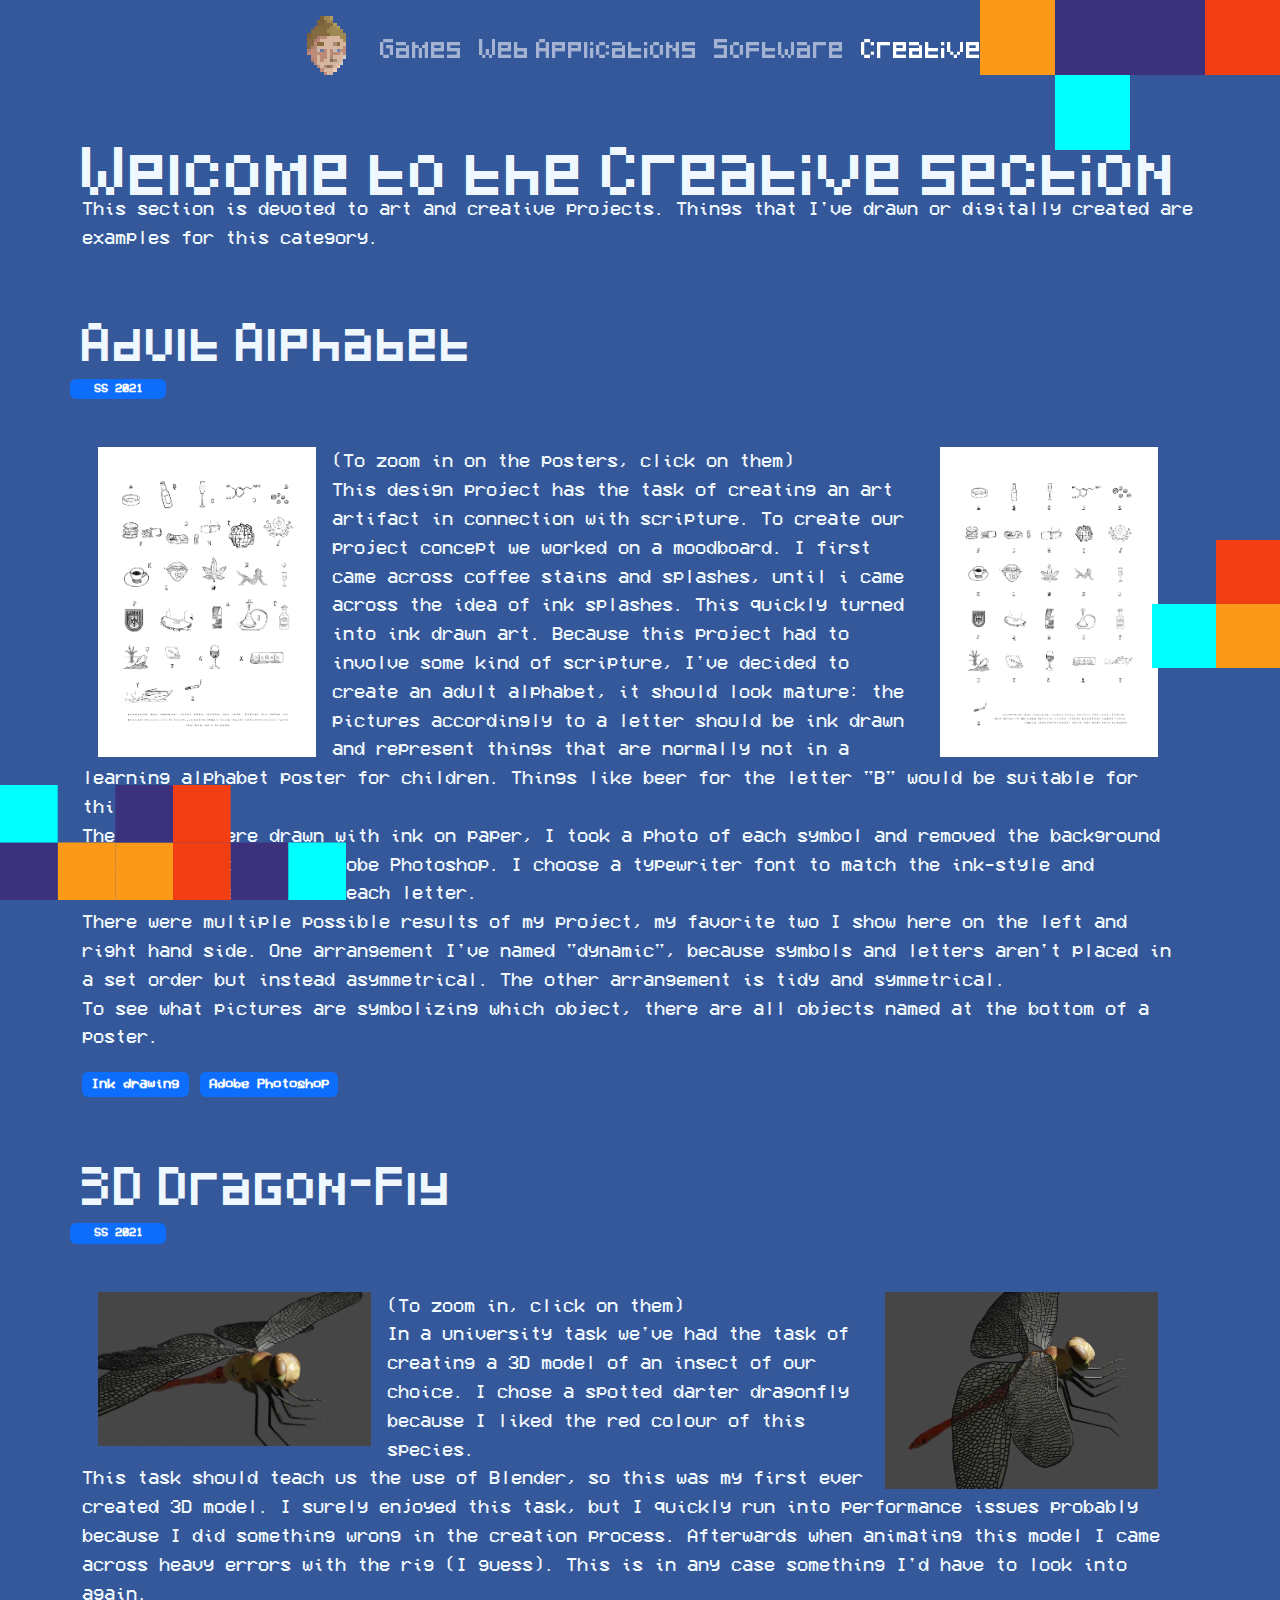
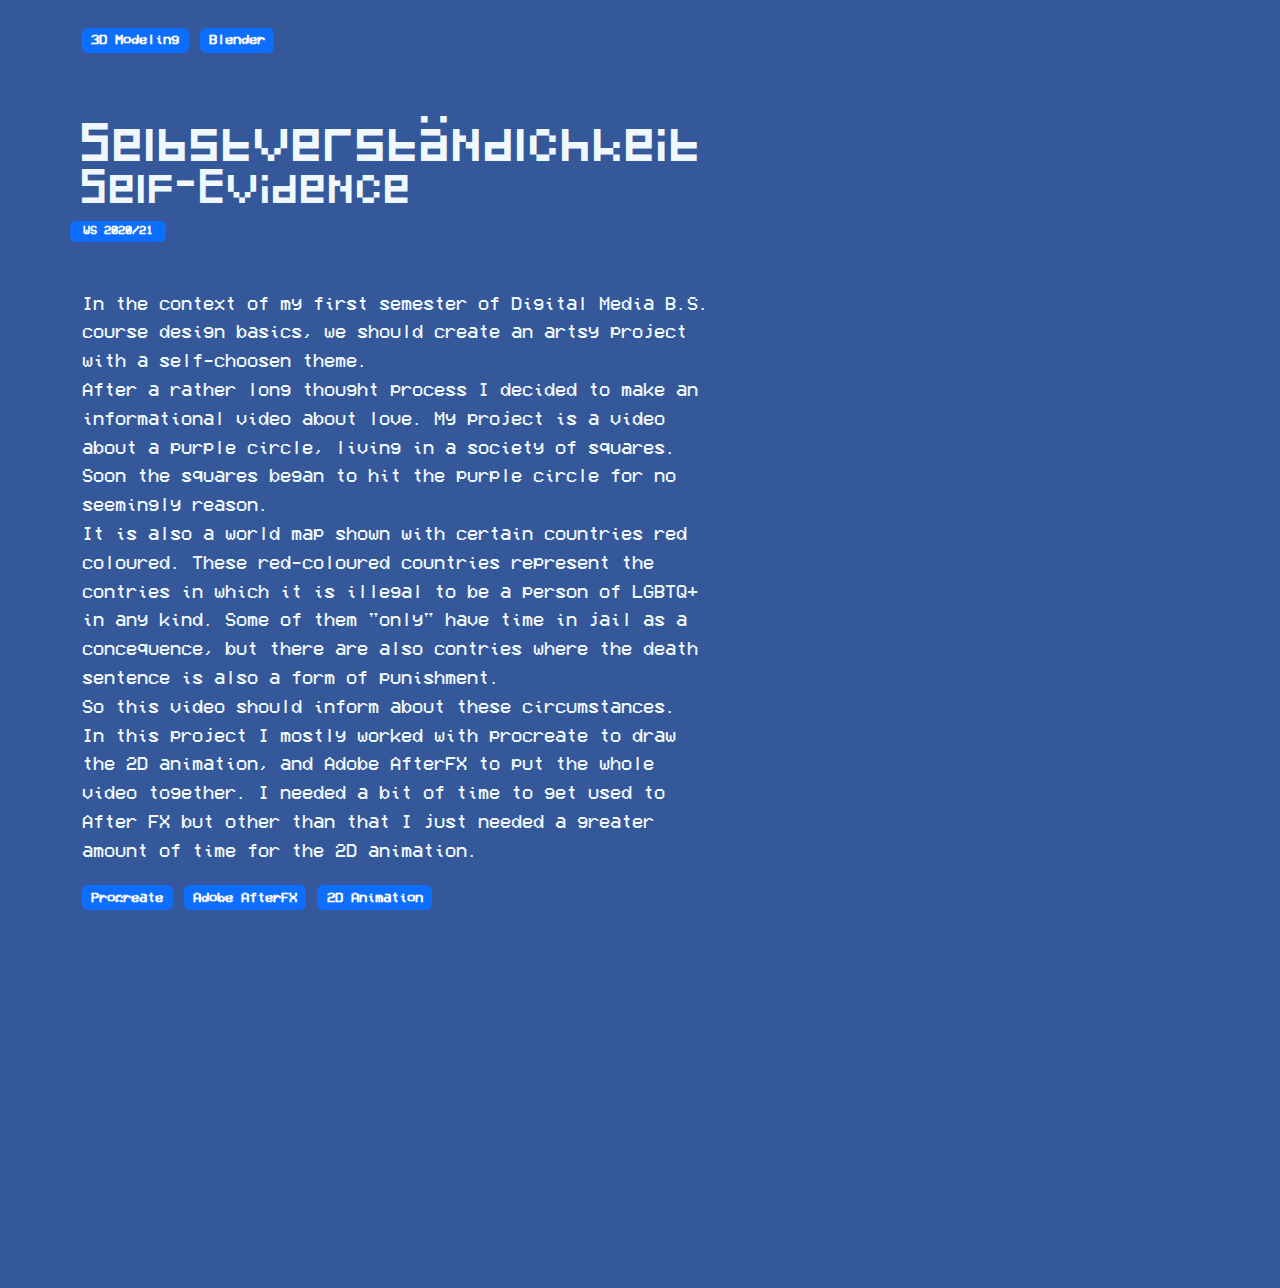
==== commit eeef5516: "navbar light text" ====
--- a/creative.html
+++ b/creative.html
@@ -13,7 +13,7 @@
       <img class="position-absolute end-0 top-0" src="media/pixel colours.svg" alt="pixel bg" style="width: 27%; max-width: 300px; min-width: 120px;">
     </header>
 
-    <nav class="navbar navbar-expand-lg navbar-light bg-transparent" style="z-index: 10;">
+    <nav class="navbar navbar-expand-lg navbar-dark bg-transparent" style="z-index: 10;">
       <!-- Container wrapper -->
       <div class="container-fluid">
         
--- a/style/style.css
+++ b/style/style.css
@@ -185,6 +185,20 @@
     height: 100%;
 }
 
+
+.ratio-1x1 {
+    width: 100%;
+    height: 100%;
+    max-width: 700px;
+    max-height: 700px;
+    margin: auto;
+}
+
+.ratio-1x1 iframe {
+    height: 100%;
+    max-height: 700px;
+}
+
 .carousel-item {
     display: flex;
     align-items: center;
@@ -194,3 +208,7 @@
 .carousel-inner {
     width: 80% !important;
 }
+
+.nav-toggle {
+    margin-top: -15px !important;
+}
